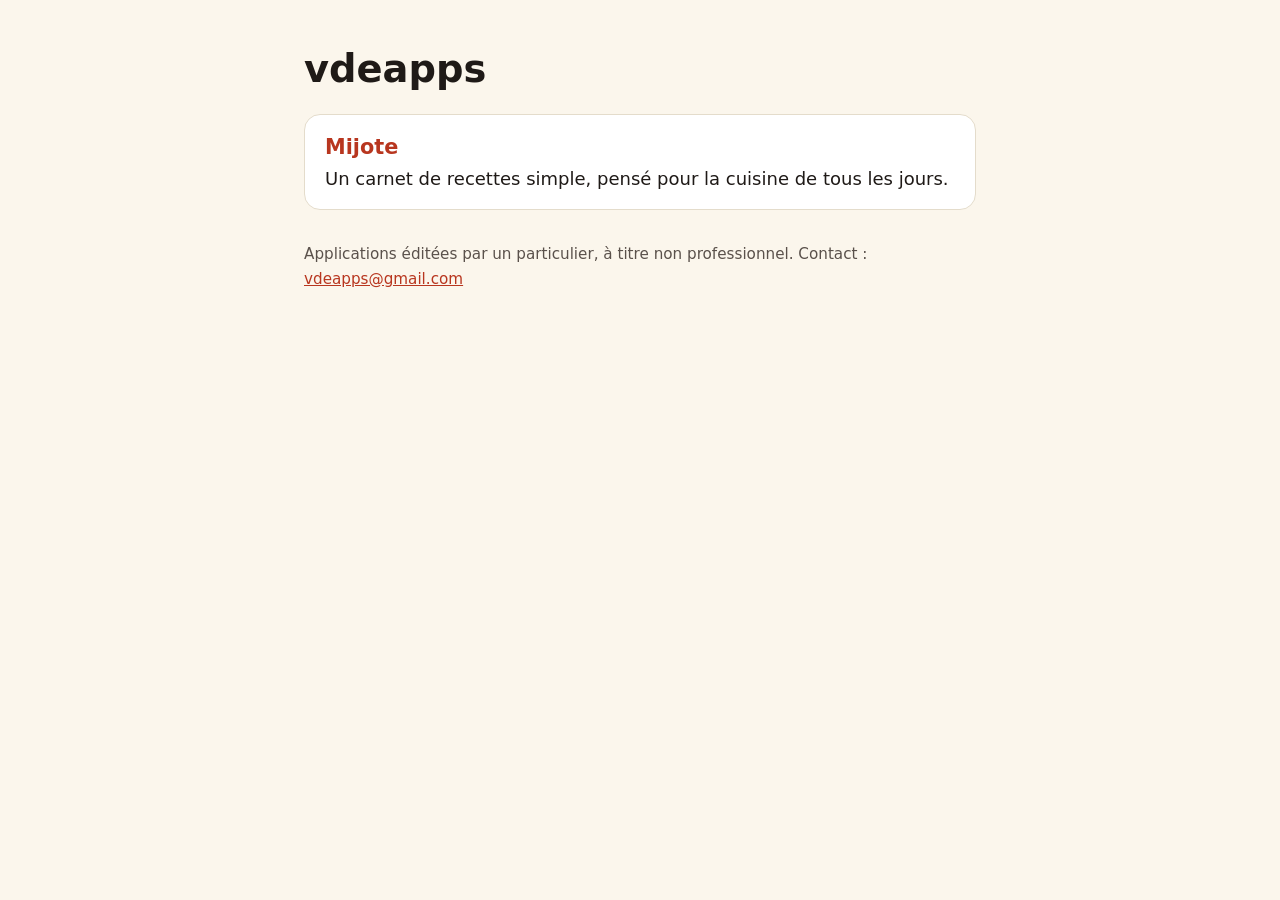
==== index.html @ d7d1cf16 "chore : publier les pages de Mijote" ====
<!doctype html>
<html lang="fr">
<head>
<meta charset="utf-8">
<meta name="referrer" content="no-referrer">
<meta http-equiv="Content-Security-Policy" content="default-src 'none'; style-src 'unsafe-inline'; base-uri 'none'; form-action 'none'">
<meta name="viewport" content="width=device-width, initial-scale=1">
<title>vdeapps, applications Android</title>
<style>
  :root { --encre:#1f1a17; --papier:#fbf6ec; --carte:#fff; --tomate:#b8361f; --safran:#f2a516; --trait:#e4dccb; --doux:#5a514b; }
  @media (prefers-color-scheme: dark) {
    :root { --encre:#f4ede2; --papier:#1b1714; --carte:#26211d; --tomate:#ff8a70; --trait:#3d3530; --doux:#c9bfb3; }
  }
  * { box-sizing: border-box; }
  body { margin:0; background:var(--papier); color:var(--encre); font:18px/1.6 Figtree, system-ui, sans-serif; }
  main { max-width:44rem; margin:0 auto; padding:3rem 1rem 4rem; }
  h1 { font:800 2.4rem/1.1 "Bricolage Grotesque", Figtree, system-ui, sans-serif; margin:0 0 1.5rem; }
  a.appli { display:block; background:var(--carte); border:1px solid var(--trait); border-radius:16px; padding:1rem 1.25rem; color:var(--encre); text-decoration:none; }
  a.appli strong { font-size:1.3rem; color:var(--tomate); }
  :focus-visible { outline:3px solid var(--safran); outline-offset:2px; }
  .doux { color:var(--doux); font-size:.95rem; margin-top:2rem; }
  .doux a { color:var(--tomate); }
</style>
</head>
<body>
<main>
  <h1>vdeapps</h1>
  <a class="appli" href="mijote/"><strong>Mijote</strong><br>Un carnet de recettes simple, pensé pour la cuisine de tous les jours.</a>
  <p class="doux">Applications éditées par un particulier, à titre non professionnel. Contact : <a href="mailto:vdeapps@gmail.com">vdeapps@gmail.com</a></p>
</main>
</body>
</html>
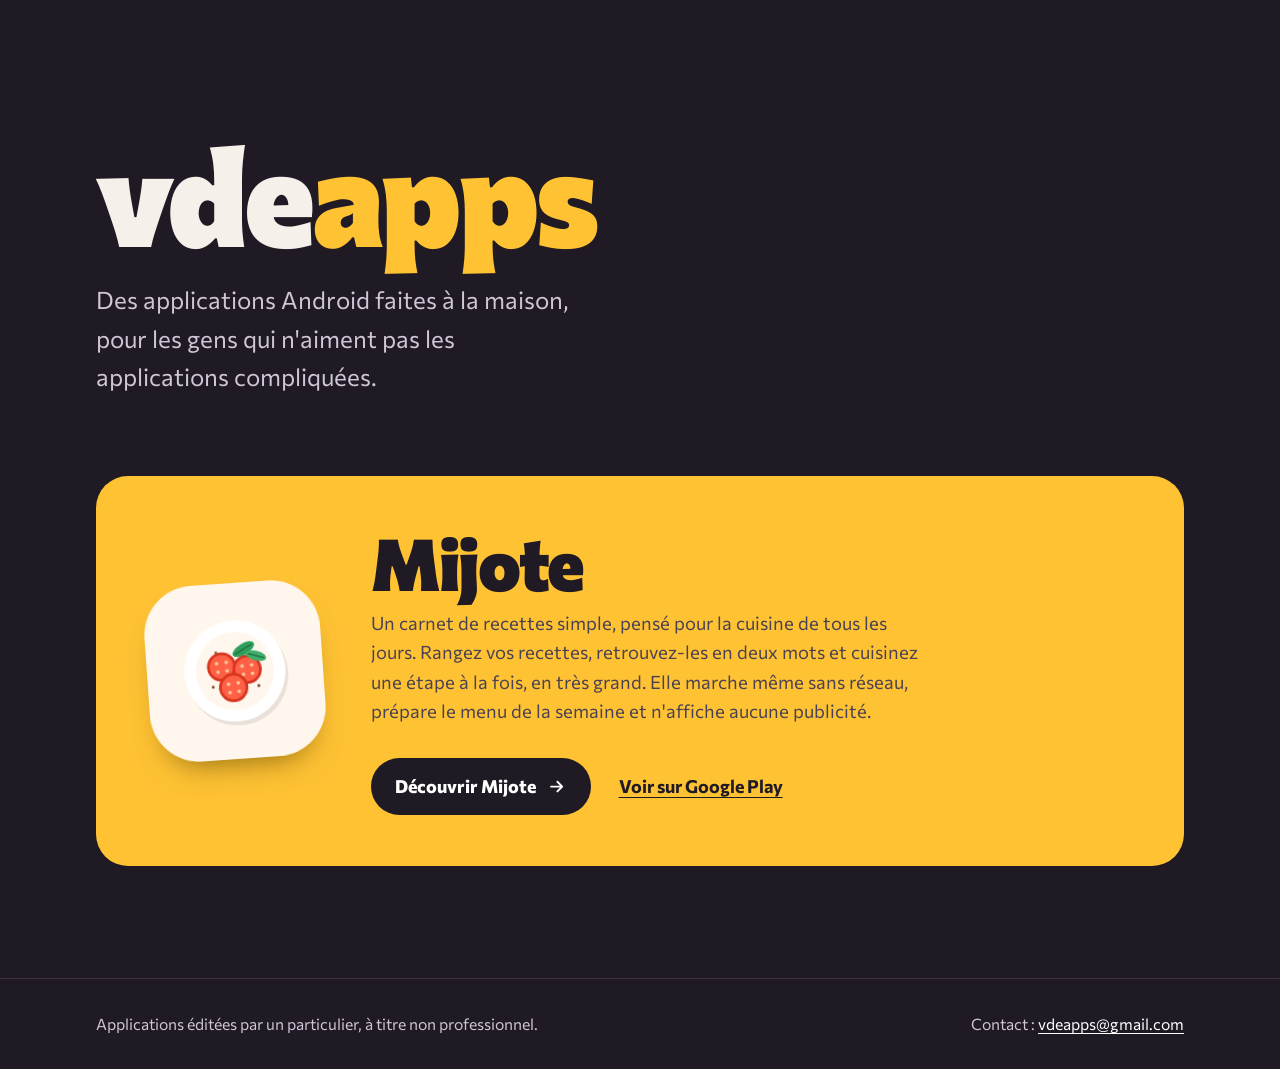
==== commit 2ed04445: "chore : publier les pages de Mijote" ====
--- a/index.html
+++ b/index.html
@@ -3,30 +3,114 @@
 <head>
 <meta charset="utf-8">
 <meta name="referrer" content="no-referrer">
-<meta http-equiv="Content-Security-Policy" content="default-src 'none'; style-src 'unsafe-inline'; base-uri 'none'; form-action 'none'">
+<meta http-equiv="Content-Security-Policy" content="default-src 'none'; style-src 'unsafe-inline'; font-src 'self'; img-src 'self' data:; base-uri 'none'; form-action 'none'">
 <meta name="viewport" content="width=device-width, initial-scale=1">
-<title>vdeapps, applications Android</title>
+<meta name="theme-color" content="#1F1A24">
+<title>vdeapps, applications Android faites à la maison</title>
+<meta name="description" content="vdeapps : des applications Android simples, faites par un particulier, sans publicité. Mijote, le carnet de recettes pour la cuisine de tous les jours.">
+<link rel="icon" href="mijote/assets/icone.svg" type="image/svg+xml">
 <style>
-  :root { --encre:#1f1a17; --papier:#fbf6ec; --carte:#fff; --tomate:#b8361f; --safran:#f2a516; --trait:#e4dccb; --doux:#5a514b; }
-  @media (prefers-color-scheme: dark) {
-    :root { --encre:#f4ede2; --papier:#1b1714; --carte:#26211d; --tomate:#ff8a70; --trait:#3d3530; --doux:#c9bfb3; }
+  @font-face { font-family: "Commissioner"; src: url("mijote/assets/commissioner.woff2") format("woff2"); font-weight: 100 900; font-display: swap; }
+  :root {
+    --nuit: #1F1A24; --nuit-2: #2A2331; --texte: #F6F0EA; --texte-2: #CFC7D6; --trait: #3B3343;
+    --safran: #FFC233; --encre-safran: #4A4252; --sortie: cubic-bezier(.16, 1, .3, 1);
+    color-scheme: dark;
   }
-  * { box-sizing: border-box; }
-  body { margin:0; background:var(--papier); color:var(--encre); font:18px/1.6 Figtree, system-ui, sans-serif; }
-  main { max-width:44rem; margin:0 auto; padding:3rem 1rem 4rem; }
-  h1 { font:800 2.4rem/1.1 "Bricolage Grotesque", Figtree, system-ui, sans-serif; margin:0 0 1.5rem; }
-  a.appli { display:block; background:var(--carte); border:1px solid var(--trait); border-radius:16px; padding:1rem 1.25rem; color:var(--encre); text-decoration:none; }
-  a.appli strong { font-size:1.3rem; color:var(--tomate); }
-  :focus-visible { outline:3px solid var(--safran); outline-offset:2px; }
-  .doux { color:var(--doux); font-size:.95rem; margin-top:2rem; }
-  .doux a { color:var(--tomate); }
+  *, *::before, *::after { box-sizing: border-box; }
+  body {
+    margin: 0; min-height: 100vh; background: var(--nuit); color: var(--texte);
+    font: 400 1.125rem/1.6 Commissioner, system-ui, sans-serif; -webkit-font-smoothing: antialiased;
+    display: flex; flex-direction: column;
+  }
+  ::selection { background: var(--safran); color: var(--nuit); }
+  a { color: inherit; text-underline-offset: .2em; }
+  :focus-visible { outline: 3px solid var(--safran); outline-offset: 4px; border-radius: 8px; }
+  .large { width: min(100% - 2rem, 68rem); margin-inline: auto; }
+  .titre { font-weight: 850; font-variation-settings: "FLAR" 100; letter-spacing: -.03em; line-height: .95; text-wrap: balance; }
+
+  header { padding-block: clamp(4rem, 12vw, 8rem) clamp(3rem, 7vw, 5rem); }
+  h1 { font-size: clamp(3.5rem, 11vw, 8.5rem); margin: 0 0 1.5rem; }
+  h1 span { color: var(--safran); }
+  .chapeau { font-size: clamp(1.2rem, 2vw, 1.5rem); color: var(--texte-2); max-width: 30ch; margin: 0; }
+
+  main { flex: 1; }
+  .appli {
+    position: relative; display: grid; grid-template-columns: auto minmax(0, 1fr); gap: 2rem 3rem; align-items: center;
+    background: var(--safran); color: var(--nuit); border-radius: 2rem; padding: clamp(1.75rem, 4vw, 3.25rem);
+  }
+  .icone {
+    width: clamp(7rem, 16vw, 11rem); aspect-ratio: 1; border-radius: 28%; overflow: hidden; display: block;
+    box-shadow: 0 18px 30px -16px rgba(92, 68, 0, .7); rotate: -4deg; transition: rotate .6s var(--sortie), scale .6s var(--sortie);
+  }
+  .appli:hover .icone { rotate: 0deg; scale: 1.04; }
+  .appli h2 { font-size: clamp(2.6rem, 6vw, 4.5rem); margin: 0 0 .75rem; }
+  .appli p { margin: 0 0 2rem; max-width: 46ch; color: var(--encre-safran); font-size: 1.15rem; }
+  .liens { display: flex; flex-wrap: wrap; gap: 1rem 1.75rem; align-items: center; }
+  .decouvrir {
+    display: inline-flex; align-items: center; gap: .7rem; background: var(--nuit); color: #fff; text-decoration: none;
+    font-weight: 750; padding: .9rem 1.5rem; border-radius: 999px; transition: gap .3s var(--sortie), transform .3s var(--sortie);
+  }
+  .decouvrir svg { width: 1.2rem; height: 1.2rem; }
+  .decouvrir:hover { gap: 1.1rem; }
+  .decouvrir:active { transform: scale(.97); }
+  .decouvrir:focus-visible, .play:focus-visible { outline-color: var(--nuit); }
+  .play { font-weight: 700; }
+
+
+  footer { border-top: 1px solid var(--trait); margin-top: clamp(4rem, 10vw, 7rem); padding-block: 2rem; color: var(--texte-2); font-size: .98rem; }
+  footer .large { display: flex; flex-wrap: wrap; justify-content: space-between; gap: 1rem 2rem; }
+  footer p { margin: 0; }
+  footer a { color: #fff; }
+
+  @media (max-width: 640px) {
+    .appli { grid-template-columns: 1fr; }
+  }
+  @media (prefers-reduced-motion: no-preference) {
+    header > *, .appli { animation: monte .9s var(--sortie) both; }
+    header > :nth-child(2) { animation-delay: .08s; }
+    .appli { animation-delay: .18s; }
+    .icone { animation: pose 1.2s cubic-bezier(.34, 1.56, .64, 1) both .45s; }
+    @keyframes monte { from { opacity: 0; translate: 0 1.5rem; } }
+    @keyframes pose { from { rotate: -40deg; scale: .6; } }
+  }
 </style>
 </head>
 <body>
-<main>
-  <h1>vdeapps</h1>
-  <a class="appli" href="mijote/"><strong>Mijote</strong><br>Un carnet de recettes simple, pensé pour la cuisine de tous les jours.</a>
-  <p class="doux">Applications éditées par un particulier, à titre non professionnel. Contact : <a href="mailto:vdeapps@gmail.com">vdeapps@gmail.com</a></p>
+<header class="large">
+  <h1 class="titre">vde<span>apps</span></h1>
+  <p class="chapeau">Des applications Android faites à la maison, pour les gens qui n'aiment pas les applications compliquées.</p>
+</header>
+
+<main class="large">
+  <article class="appli" aria-labelledby="mijote">
+    <a class="icone" href="mijote/" tabindex="-1" aria-hidden="true">
+      <svg viewBox="0 0 108 108" width="100%" height="100%">
+        <rect width="108" height="108" fill="#FFF7EE"/>
+        <circle cx="55.5" cy="56.5" r="31" fill="#1F1A24" opacity=".10"/>
+        <circle cx="54" cy="54" r="31" fill="#FFFFFF"/><circle cx="54" cy="54" r="24" fill="#FFF7EE"/>
+        <defs><g id="tranche"><circle r="9" fill="#D9341E"/><circle r="7.3" fill="#FF6146"/><circle cx="-3" cy="-2.2" r="1.1" fill="#FFC9A0"/><circle cx="3" cy="-2.6" r="1.1" fill="#FFC9A0"/><circle cx="-2.4" cy="3" r="1.1" fill="#FFC9A0"/><circle cx="3.2" cy="2.6" r="1.1" fill="#FFC9A0"/></g></defs>
+        <use href="#tranche" x="46" y="51"/><use href="#tranche" x="61.5" y="53.5"/><use href="#tranche" x="52.5" y="64"/>
+        <g transform="translate(60 41) rotate(-28)"><ellipse rx="7.5" ry="3.4" fill="#2E9E5B"/><path d="M-6 0H6" stroke="#1E6B42" stroke-width=".8"/></g>
+        <g transform="translate(67.5 45.5) rotate(18)"><ellipse rx="6.5" ry="3" fill="#3FAE6A"/><path d="M-5 0H5" stroke="#1E6B42" stroke-width=".8"/></g>
+        <circle cx="40" cy="63" r=".9" fill="#7A4A2E"/><circle cx="68" cy="64" r=".9" fill="#7A4A2E"/><circle cx="43" cy="42" r=".8" fill="#7A4A2E"/>
+      </svg>
+    </a>
+    <div>
+      <h2 id="mijote" class="titre">Mijote</h2>
+      <p>Un carnet de recettes simple, pensé pour la cuisine de tous les jours. Rangez vos recettes, retrouvez-les en deux mots et cuisinez une étape à la fois, en très grand. Elle marche même sans réseau, prépare le menu de la semaine et n'affiche aucune publicité.</p>
+      <div class="liens">
+        <a class="decouvrir" href="mijote/">Découvrir Mijote<svg viewBox="0 0 24 24" aria-hidden="true"><path d="M5 12h14m-6-6 6 6-6 6" fill="none" stroke="currentColor" stroke-width="2.4" stroke-linecap="round" stroke-linejoin="round"/></svg></a>
+        <a class="play" href="https://play.google.com/store/apps/details?id=fr.vdeapps.mijote.app">Voir sur Google Play</a>
+      </div>
+    </div>
+  </article>
 </main>
+
+<footer>
+  <div class="large">
+    <p>Applications éditées par un particulier, à titre non professionnel.</p>
+    <p>Contact : <a href="mailto:vdeapps@gmail.com">vdeapps@gmail.com</a></p>
+  </div>
+</footer>
 </body>
 </html>
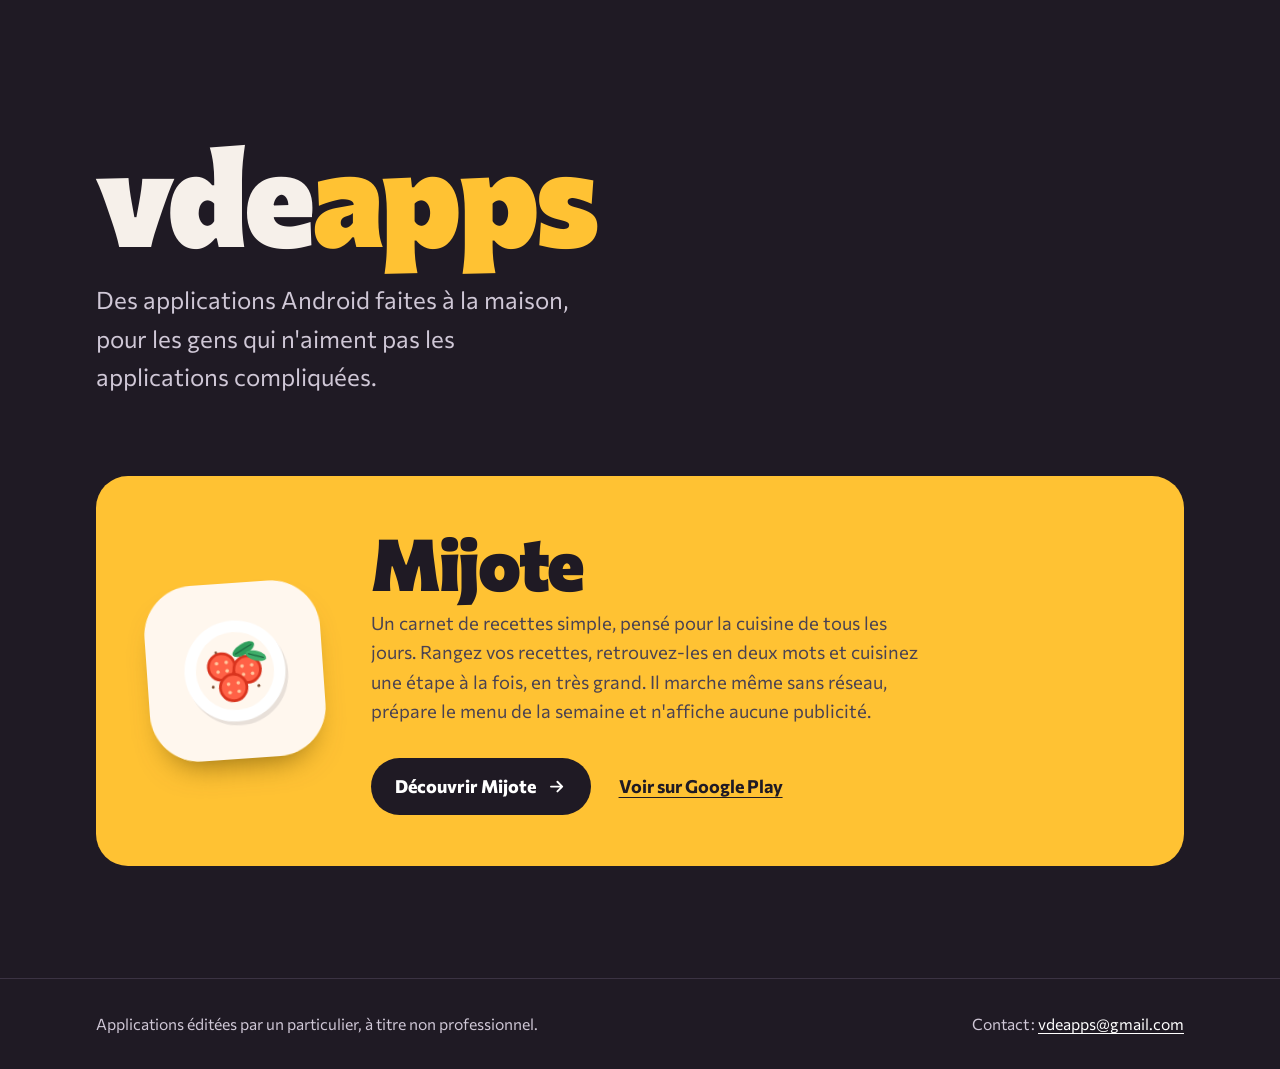
==== commit bde8019c: "chore : publier les pages de Mijote" ====
--- a/index.html
+++ b/index.html
@@ -3,7 +3,7 @@
 <head>
 <meta charset="utf-8">
 <meta name="referrer" content="no-referrer">
-<meta http-equiv="Content-Security-Policy" content="default-src 'none'; style-src 'unsafe-inline'; font-src 'self'; img-src 'self' data:; base-uri 'none'; form-action 'none'">
+<meta http-equiv="Content-Security-Policy" content="default-src 'none'; style-src 'unsafe-inline'; font-src 'self'; img-src 'self'; base-uri 'none'; form-action 'none'">
 <meta name="viewport" content="width=device-width, initial-scale=1">
 <meta name="theme-color" content="#1F1A24">
 <title>vdeapps, applications Android faites à la maison</title>
@@ -84,20 +84,11 @@
 <main class="large">
   <article class="appli" aria-labelledby="mijote">
     <a class="icone" href="mijote/" tabindex="-1" aria-hidden="true">
-      <svg viewBox="0 0 108 108" width="100%" height="100%">
-        <rect width="108" height="108" fill="#FFF7EE"/>
-        <circle cx="55.5" cy="56.5" r="31" fill="#1F1A24" opacity=".10"/>
-        <circle cx="54" cy="54" r="31" fill="#FFFFFF"/><circle cx="54" cy="54" r="24" fill="#FFF7EE"/>
-        <defs><g id="tranche"><circle r="9" fill="#D9341E"/><circle r="7.3" fill="#FF6146"/><circle cx="-3" cy="-2.2" r="1.1" fill="#FFC9A0"/><circle cx="3" cy="-2.6" r="1.1" fill="#FFC9A0"/><circle cx="-2.4" cy="3" r="1.1" fill="#FFC9A0"/><circle cx="3.2" cy="2.6" r="1.1" fill="#FFC9A0"/></g></defs>
-        <use href="#tranche" x="46" y="51"/><use href="#tranche" x="61.5" y="53.5"/><use href="#tranche" x="52.5" y="64"/>
-        <g transform="translate(60 41) rotate(-28)"><ellipse rx="7.5" ry="3.4" fill="#2E9E5B"/><path d="M-6 0H6" stroke="#1E6B42" stroke-width=".8"/></g>
-        <g transform="translate(67.5 45.5) rotate(18)"><ellipse rx="6.5" ry="3" fill="#3FAE6A"/><path d="M-5 0H5" stroke="#1E6B42" stroke-width=".8"/></g>
-        <circle cx="40" cy="63" r=".9" fill="#7A4A2E"/><circle cx="68" cy="64" r=".9" fill="#7A4A2E"/><circle cx="43" cy="42" r=".8" fill="#7A4A2E"/>
-      </svg>
+      <img src="mijote/assets/logo.svg" width="176" height="176" alt="" style="width:100%;height:100%;display:block">
     </a>
     <div>
       <h2 id="mijote" class="titre">Mijote</h2>
-      <p>Un carnet de recettes simple, pensé pour la cuisine de tous les jours. Rangez vos recettes, retrouvez-les en deux mots et cuisinez une étape à la fois, en très grand. Elle marche même sans réseau, prépare le menu de la semaine et n'affiche aucune publicité.</p>
+      <p>Un carnet de recettes simple, pensé pour la cuisine de tous les jours. Rangez vos recettes, retrouvez-les en deux mots et cuisinez une étape à la fois, en très grand. Il marche même sans réseau, prépare le menu de la semaine et n'affiche aucune publicité.</p>
       <div class="liens">
         <a class="decouvrir" href="mijote/">Découvrir Mijote<svg viewBox="0 0 24 24" aria-hidden="true"><path d="M5 12h14m-6-6 6 6-6 6" fill="none" stroke="currentColor" stroke-width="2.4" stroke-linecap="round" stroke-linejoin="round"/></svg></a>
         <a class="play" href="https://play.google.com/store/apps/details?id=fr.vdeapps.mijote.app">Voir sur Google Play</a>
@@ -109,7 +100,7 @@
 <footer>
   <div class="large">
     <p>Applications éditées par un particulier, à titre non professionnel.</p>
-    <p>Contact : <a href="mailto:vdeapps@gmail.com">vdeapps@gmail.com</a></p>
+    <p>Contact : <a href="mailto:vdeapps@gmail.com">vdeapps@gmail.com</a></p>
   </div>
 </footer>
 </body>
